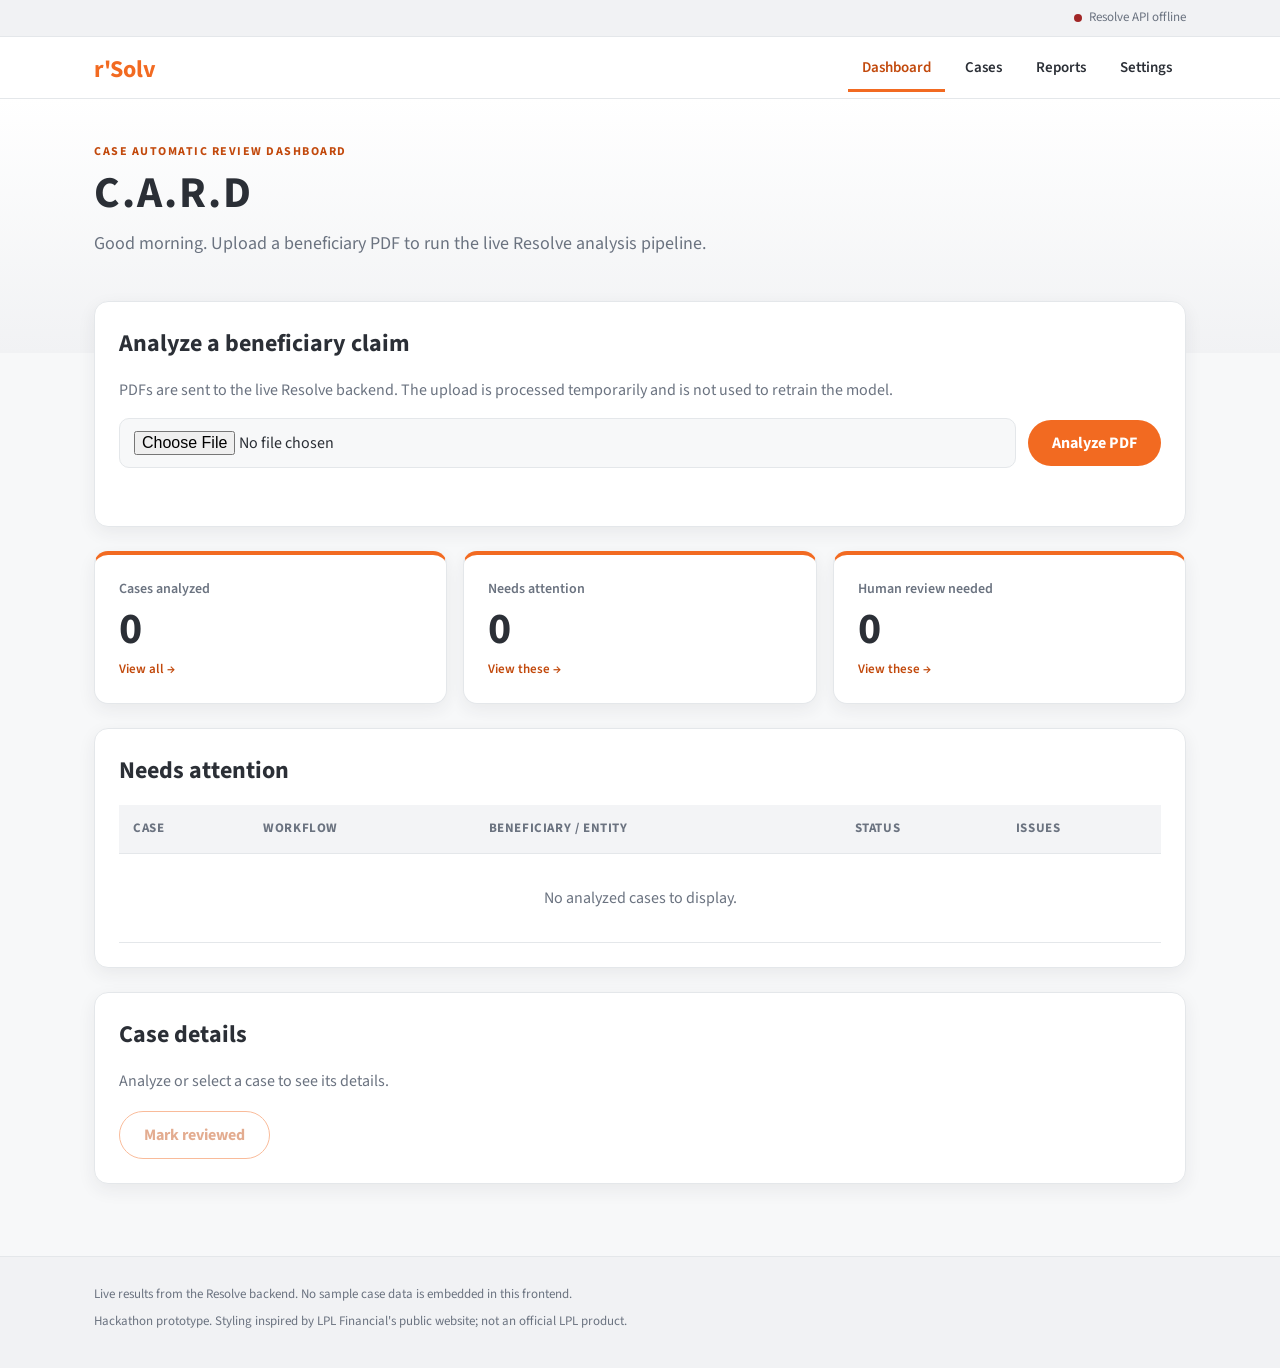
==== frontend/index.html @ 87b0424c "Initial Push" ====
<!DOCTYPE html>
<html lang="en" data-mode="light">
<head>
  <meta charset="UTF-8">
  <meta name="viewport" content="width=device-width, initial-scale=1, viewport-fit=cover">
  <title>C.A.R.D | Case Automatic Review Dashboard</title>
  <link rel="preconnect" href="https://fonts.googleapis.com">
  <link rel="preconnect" href="https://fonts.gstatic.com" crossorigin>
  <link href="https://fonts.googleapis.com/css2?family=Source+Sans+3:wght@400;600;700&display=swap" rel="stylesheet">
  <link rel="stylesheet" href="styles.css">
</head>
<body>
<header>
  <div class="util"><div><span id="connection" class="connection">Checking Resolve API…</span></div></div>
  <nav class="nav" aria-label="Primary"><div>
    <span class="brand">r'Solv</span>
    <ul>
      <li><button type="button" data-nav="dashboard">Dashboard</button></li>
      <li><button type="button" data-nav="cases">Cases</button></li>
      <li><button type="button" data-nav="reports">Reports</button></li>
      <li><button type="button" data-nav="settings">Settings</button></li>
    </ul>
  </div></nav>
  <div class="hero"><div>
    <div class="eyebrow">Case Automatic Review Dashboard</div>
    <h1>C.A.R.D</h1>
    <p class="subtitle" id="sub">Upload a beneficiary PDF to run live Claude extraction, deterministic checks, and the saved XGBoost model.</p>
  </div></div>
</header>

<main>
  <div class="view" data-view="dashboard">
    <section class="card" aria-labelledby="upload-heading">
      <h2 id="upload-heading">Analyze a beneficiary claim</h2>
      <p class="muted">PDFs are sent to the live Resolve backend. The upload is processed temporarily and is not used to retrain the model.</p>
      <form id="upload-form">
        <div class="upload-row">
          <input id="pdf-file" name="file" type="file" accept="application/pdf,.pdf" required aria-label="Choose beneficiary PDF">
          <button id="analyze-btn" class="cta" type="submit">Analyze PDF</button>
        </div>
        <p id="upload-status" class="upload-status" role="status"></p>
      </form>
    </section>

    <section class="metrics" aria-label="Review totals">
      <button type="button" class="metric" data-goto="All"><div class="metric-label">Cases analyzed</div><div class="metric-value" id="reviewed-count">0</div><small>View all →</small></button>
      <button type="button" class="metric" data-goto="Needs Attention"><div class="metric-label">Needs attention</div><div class="metric-value" id="attention-count">0</div><small>View these →</small></button>
      <button type="button" class="metric" data-goto="Human review"><div class="metric-label">Human review needed</div><div class="metric-value" id="human-count">0</div><small>View these →</small></button>
    </section>

    <section class="card" style="margin-top:24px">
      <h2>Needs attention</h2>
      <div class="table-container"><table>
        <thead><tr><th scope="col">Case</th><th scope="col">Workflow</th><th scope="col">Beneficiary / Entity</th><th scope="col">Status</th><th scope="col">Issues</th></tr></thead>
        <tbody id="dash-table"></tbody>
      </table></div>
    </section>
  </div>

  <div class="view" data-view="cases" hidden>
    <section class="card">
      <h2>Analyzed cases</h2>
      <div class="tools">
        <input type="search" id="q" placeholder="Search by case, beneficiary or workflow  ( / )" aria-label="Search cases">
        <div class="seg" id="filters" role="group" aria-label="Filter cases"></div>
      </div>
      <div class="table-container"><table>
        <thead><tr>
          <th scope="col" data-col="case_id"><button class="sort" type="button" data-sort="case_id">Case</button></th>
          <th scope="col" data-col="workflow"><button class="sort" type="button" data-sort="workflow">Workflow</button></th>
          <th scope="col" data-col="client"><button class="sort" type="button" data-sort="client">Beneficiary / Entity</button></th>
          <th scope="col" data-col="status"><button class="sort" type="button" data-sort="status">Status</button></th>
          <th scope="col" data-col="issues"><button class="sort" type="button" data-sort="issues">Issues</button></th>
        </tr></thead>
        <tbody id="case-table"></tbody>
      </table></div>
    </section>
  </div>

  <div class="view" data-view="reports" hidden>
    <div class="grid2">
      <section class="card"><h2>Cases by status</h2><div class="bars" id="by-status"></div></section>
      <section class="card"><h2>Cases by workflow</h2><div class="bars" id="by-workflow"></div></section>
    </div>
    <section class="card"><h2>Most common issues</h2><div class="bars" id="by-issue"></div></section>
  </div>

  <div class="view" data-view="settings" hidden>
    <section class="card">
      <h2>Settings</h2>
      <div class="set-row"><b>Theme</b><p class="muted">Light is the default.</p>
        <div class="seg" role="group" aria-label="Theme">
          <button type="button" data-theme-pick="light">Light</button>
          <button type="button" data-theme-pick="dark">Dark</button>
          <button type="button" data-theme-pick="system">Match device</button>
        </div></div>
      <div class="set-row"><b>Resolve API</b><p class="muted" id="api-location"></p><button type="button" class="cta ghost" id="check-api">Check connection</button></div>
      <div class="set-row"><b>Live case history</b><p class="muted">Clears only cases analyzed through the live dashboard. Training PDFs, datasets, and the trained model are untouched.</p><button type="button" class="cta ghost" id="clear-cases">Clear analyzed cases</button></div>
      <div class="set-row"><b>Keyboard shortcuts</b><p class="muted"><kbd>/</kbd> search cases &nbsp; <kbd>1</kbd>–<kbd>4</kbd> switch pages &nbsp; <kbd>Esc</kbd> leave a field</p></div>
    </section>
  </div>

  <section class="card view" data-view="dashboard cases" aria-labelledby="detail-heading" style="margin-top:24px" id="detail-card" hidden>
    <h2 id="detail-heading">Case details</h2>
    <div id="case-detail" class="muted">Analyze or select a case to see its details.</div>
    <div class="btns" style="margin-top:18px">
      <button type="button" class="cta ghost" id="mark-reviewed" disabled>Mark reviewed</button>
    </div>
  </section>
</main>

<footer><div>
  <p>Live results from the Resolve backend. No sample case data is embedded in this frontend.</p>
  <p>Hackathon prototype. Styling inspired by LPL Financial's public website; not an official LPL product.</p>
</div></footer>
<div id="toast" role="status"></div>
<script src="config.js"></script>
<script src="app.js"></script>
</body>
</html>
---- frontend/styles.css ----
:root{
  color-scheme:light; --accent:#f26a21; --accent-d:#d9560f; --acc:#c2490c; --soft:#f1f2f4;
  --bg:#f7f8f9; --card:#fff; --text:#2b2f36; --muted:#6b7380; --line:#e4e7ea; --head:#f3f4f6; --shadow:rgba(43,47,54,.07);
  --warn-bg:#fff1e0; --warn:#9a4a00; --bad-bg:#fde8e8; --bad:#a12626; --ok-bg:#e6f4e4; --ok:#276a1f;
}
:root[data-mode="dark"]{
  color-scheme:dark; --acc:#ff8a4c; --soft:#101317; --bg:#14171c; --card:#1c2026; --text:#f1f3f5; --muted:#a3abb5; --line:#2c323a; --head:#252a31; --shadow:rgba(0,0,0,.3);
  --warn-bg:#3a2a14; --warn:#ffb36b; --bad-bg:#3c1d1f; --bad:#f19a9a; --ok-bg:#183321; --ok:#8fd68a;
}
*{box-sizing:border-box}
[hidden]{display:none!important}
body{margin:0;background:var(--bg);color:var(--text);font-family:"Source Sans 3","Segoe UI",Arial,sans-serif;line-height:1.5;transition:background .3s,color .3s}
.util div,.nav>div,.hero>div,main,footer div{max-width:1140px;margin:auto;padding-left:24px;padding-right:24px}
.util{background:var(--soft);color:var(--muted);font-size:13px;border-bottom:1px solid var(--line)}
.util div{display:flex;justify-content:flex-end;gap:20px;padding-top:8px;padding-bottom:8px}
.connection{display:inline-flex;align-items:center;gap:7px}.connection::before{content:"";width:8px;height:8px;border-radius:999px;background:var(--warn)}
.connection.ok::before{background:var(--ok)}.connection.bad::before{background:var(--bad)}
.nav{background:var(--card);border-bottom:1px solid var(--line);position:sticky;top:0;z-index:5}
.nav>div{display:flex;align-items:center;justify-content:space-between;gap:16px;flex-wrap:wrap;padding-top:12px;padding-bottom:6px}
.brand{font-weight:700;font-size:24px;color:var(--accent);letter-spacing:-.3px}
.nav ul{list-style:none;display:flex;gap:6px;margin:0;padding:0}
.nav button{all:unset;cursor:pointer;font-weight:600;font-size:15px;color:var(--text);padding:8px 14px 10px;border-bottom:3px solid transparent;border-radius:6px 6px 0 0;transition:color .2s,border-color .25s,background .2s}
.nav button:hover{color:var(--acc);background:var(--head)}
.nav button[aria-current="page"]{border-color:var(--accent);color:var(--acc)}
:is(.nav button,.chip,.seg button,.rowbtn,.sort,.metric):focus-visible{outline:3px solid var(--accent);outline-offset:2px}
.hero{background:linear-gradient(180deg,var(--card) 0%,var(--soft) 100%)}
.hero>div{padding-top:44px;padding-bottom:96px}
.eyebrow{text-transform:uppercase;letter-spacing:1.5px;font-size:12px;font-weight:700;color:var(--acc)}
h1{font-size:clamp(30px,4.5vw,44px);line-height:1.15;margin:8px 0 10px;font-weight:700;letter-spacing:2px}
.subtitle{color:var(--muted);font-size:18px;max-width:760px;margin:0}
main{position:relative;top:-52px;margin-bottom:-4px}
.view.in{animation:rise .5s ease both}
@keyframes rise{from{opacity:0;transform:translateY(14px)}to{opacity:1;transform:none}}
@keyframes fade{from{opacity:0;transform:translateX(-8px)}to{opacity:1;transform:none}}
.metrics{display:grid;grid-template-columns:repeat(3,1fr);gap:16px}
.card{background:var(--card);border:1px solid var(--line);border-radius:14px;padding:24px;box-shadow:0 6px 18px var(--shadow);margin-bottom:24px;transition:transform .25s,box-shadow .25s,background .3s}
.metric{all:unset;display:block;cursor:pointer;background:var(--card);border:1px solid var(--line);border-top:4px solid var(--accent);border-radius:14px;padding:24px;box-shadow:0 6px 18px var(--shadow);transition:transform .25s,box-shadow .25s}
.metric:hover{transform:translateY(-4px);box-shadow:0 12px 26px var(--shadow)}
.metric small{display:block;margin-top:6px;color:var(--acc);font-weight:600;font-size:13px}
.metric-label{color:var(--muted);font-weight:600;font-size:14px}.metric-value{font-size:44px;font-weight:700;line-height:1.1;margin-top:6px}
h2{margin:0 0 16px;font-size:24px}h3{font-size:18px;margin:24px 0 6px}h4{font-size:15px;margin:14px 0 4px}
.table-container{overflow-x:auto}table{width:100%;border-collapse:collapse;min-width:620px}th,td{padding:14px;text-align:left;border-bottom:1px solid var(--line)}
th{background:var(--head);color:var(--muted);font-size:13px;text-transform:uppercase;letter-spacing:.6px}.sort{all:unset;cursor:pointer;text-transform:uppercase;letter-spacing:.6px}.sort:hover{color:var(--acc)}
th[aria-sort=ascending] .sort::after{content:" ▲";color:var(--acc)}th[aria-sort=descending] .sort::after{content:" ▼";color:var(--acc)}
tbody tr{animation:fade .4s ease both;transition:background .2s,box-shadow .2s}tbody tr:hover{background:var(--head)}tr.sel{background:var(--head);box-shadow:inset 4px 0 0 var(--accent)}
.rowbtn{all:unset;cursor:pointer;color:var(--acc);font-weight:700;text-decoration:underline}.badge{display:inline-block;padding:3px 12px;border-radius:999px;font-size:13px;font-weight:600}
.b-ok{background:var(--ok-bg);color:var(--ok)}.b-warn{background:var(--warn-bg);color:var(--warn)}.b-bad{background:var(--bad-bg);color:var(--bad)}
.empty{text-align:center;padding:32px;color:var(--muted)}.muted{color:var(--muted)}
.kv{display:grid;grid-template-columns:repeat(auto-fit,minmax(150px,1fr));gap:16px;margin:8px 0}.kv b{display:block;font-size:12px;text-transform:uppercase;letter-spacing:.6px;color:var(--muted)}
.pop{animation:rise .35s ease both}.tools{display:flex;gap:12px;flex-wrap:wrap;align-items:center;margin-bottom:16px}
input[type=search],input[type=file]{padding:12px 14px;border:1px solid var(--line);border-radius:10px;font:inherit;background:var(--bg);color:var(--text)}
input[type=search]{min-width:240px;flex:1}input:focus{outline:none;border-color:var(--accent);box-shadow:0 0 0 3px rgba(242,106,33,.25)}
.chip,.seg button{all:unset;cursor:pointer;padding:7px 16px;border-radius:999px;border:1px solid var(--line);font-size:14px;font-weight:600;transition:all .2s}.chip:hover,.seg button:hover{border-color:var(--accent);color:var(--acc)}
.chip[aria-pressed="true"],.seg button[aria-pressed="true"]{background:var(--accent);border-color:var(--accent);color:#fff}.seg{display:flex;gap:8px;flex-wrap:wrap}
.btns{display:flex;gap:10px;flex-wrap:wrap;align-items:center}button.cta{background:var(--accent);color:#fff;border:0;border-radius:999px;padding:11px 24px;font:inherit;font-weight:700;cursor:pointer;transition:background .2s,transform .15s,box-shadow .2s}
button.cta:hover:not(:disabled){background:var(--accent-d);box-shadow:0 6px 14px rgba(242,106,33,.35);transform:translateY(-1px)}button.cta:active:not(:disabled){transform:scale(.97)}button.cta:disabled{opacity:.45;cursor:not-allowed}
button.cta.ghost{background:transparent;color:var(--acc);border:1px solid var(--accent)}button.cta.ghost:hover:not(:disabled){background:var(--head);box-shadow:none}button.cta:focus-visible{outline:3px solid var(--accent);outline-offset:3px}
.upload-row{display:grid;grid-template-columns:minmax(0,1fr) auto;gap:12px;align-items:center}.upload-status{margin:10px 0 0;color:var(--muted);min-height:24px}.upload-status.error{color:var(--bad)}.upload-status.success{color:var(--ok)}
.bars{display:grid;gap:14px}.bar-row{display:grid;grid-template-columns:170px 1fr 32px;gap:12px;align-items:center;font-size:15px}.bar{height:12px;background:var(--head);border-radius:999px;overflow:hidden}.bar i{display:block;height:100%;width:0;background:var(--accent);border-radius:999px;transition:width .9s cubic-bezier(.2,.8,.2,1)}
.grid2{display:grid;grid-template-columns:1fr 1fr;gap:24px;margin-bottom:24px}.grid2 .card{margin-bottom:0}.set-row{padding:18px 0;border-bottom:1px solid var(--line)}.set-row:last-child{border:0}.set-row p{margin:2px 0 10px}
.finding{padding:14px 16px;border:1px solid var(--line);border-left:4px solid var(--accent);border-radius:10px;margin:10px 0;background:var(--bg)}.finding p{margin:4px 0}.facts{display:grid;grid-template-columns:repeat(auto-fit,minmax(200px,1fr));gap:10px;margin-top:12px}.fact{padding:12px;background:var(--head);border-radius:9px}.fact b{display:block;font-size:11px;text-transform:uppercase;letter-spacing:.5px;color:var(--muted);margin-bottom:3px}
details{margin-top:16px;border-top:1px solid var(--line);padding-top:14px}summary{cursor:pointer;font-weight:700;color:var(--acc)}pre{white-space:pre-wrap;word-break:break-word;background:var(--head);padding:14px;border-radius:9px;max-height:320px;overflow:auto}
#toast{position:fixed;left:50%;bottom:28px;transform:translate(-50%,20px);background:var(--text);color:var(--card);padding:10px 20px;border-radius:999px;font-weight:600;opacity:0;pointer-events:none;transition:all .3s;z-index:60}#toast.on{opacity:1;transform:translate(-50%,0)}
kbd{background:var(--head);border:1px solid var(--line);border-radius:5px;padding:0 6px;font-size:12px}footer{background:var(--soft);color:var(--muted);font-size:13px;border-top:1px solid var(--line)}footer div{padding-top:28px;padding-bottom:28px}footer p{margin:0 0 8px}
@media (max-width:700px){.util div,.nav>div,.hero>div,main,footer div{padding-left:16px;padding-right:16px}.metrics,.grid2{grid-template-columns:1fr}.nav ul{gap:0;flex-wrap:wrap}.nav button{padding:8px 10px;font-size:14px}.bar-row{grid-template-columns:110px 1fr 28px}.upload-row{grid-template-columns:1fr}}
@media (prefers-reduced-motion:reduce){*,*::before,*::after{animation:none!important;transition:none!important}}
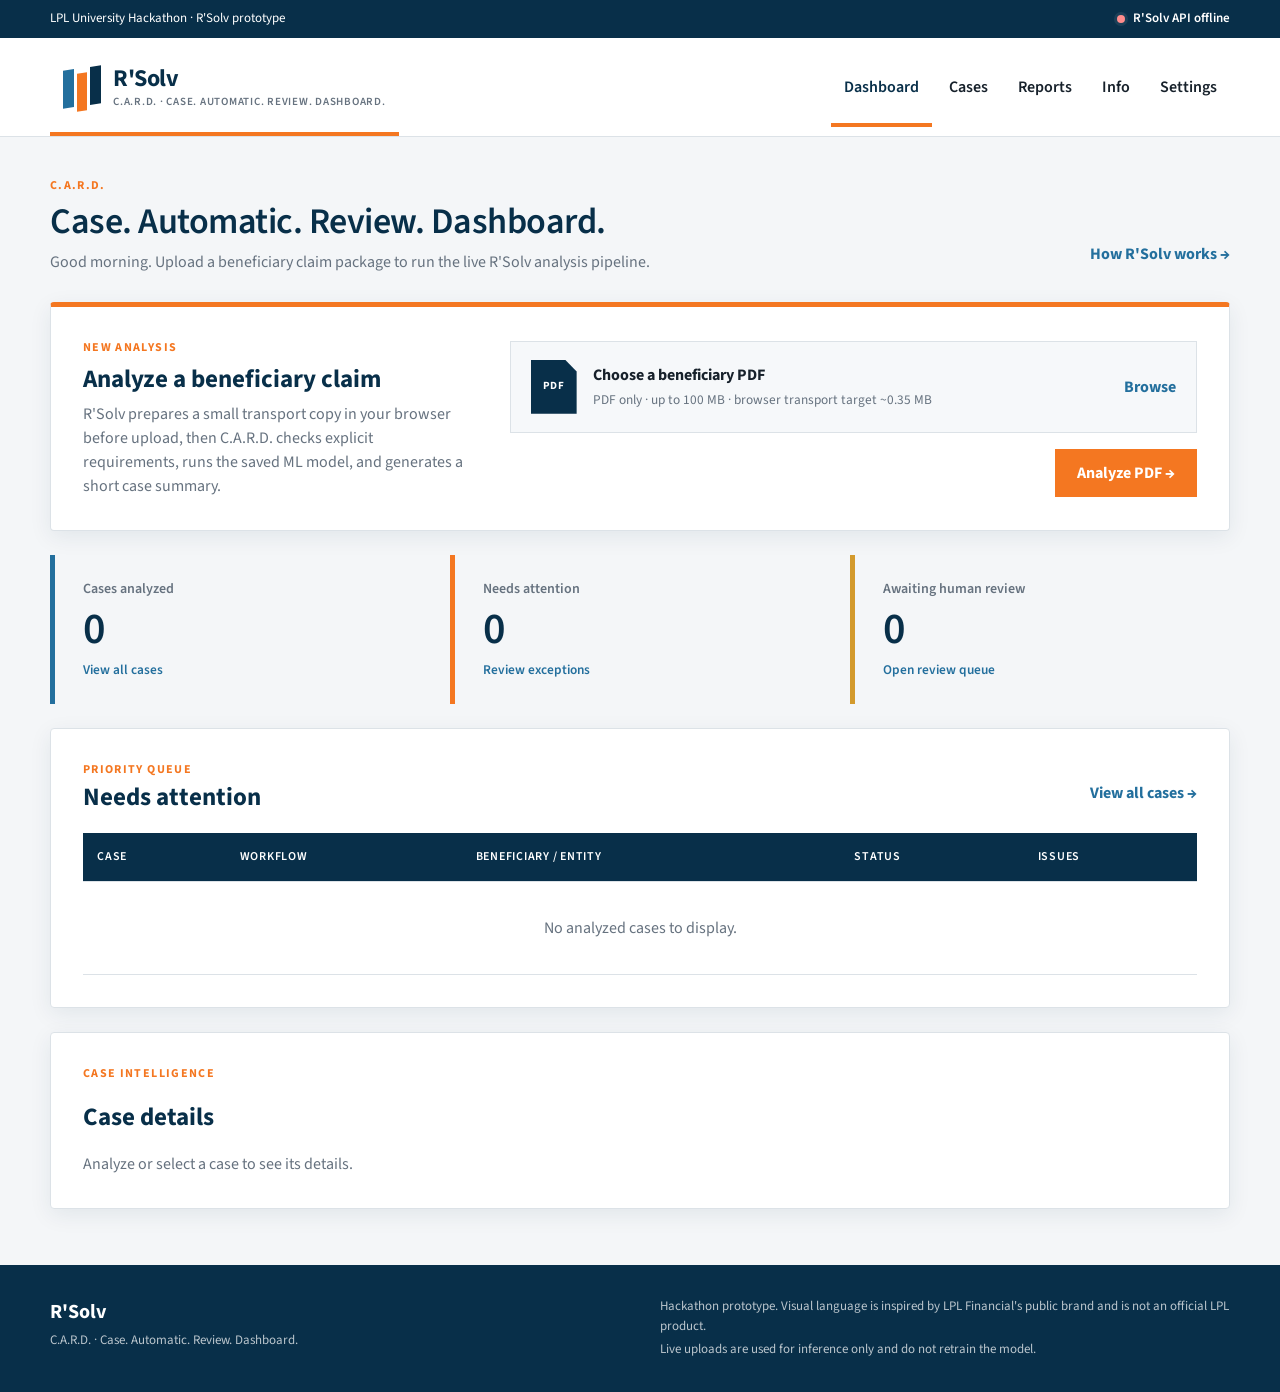
==== commit 3086547b: "Submission" ====
--- a/frontend/index.html
+++ b/frontend/index.html
@@ -3,53 +3,125 @@
 <head>
   <meta charset="UTF-8">
   <meta name="viewport" content="width=device-width, initial-scale=1, viewport-fit=cover">
-  <title>C.A.R.D | Case Automatic Review Dashboard</title>
+  <meta http-equiv="Cache-Control" content="no-cache, no-store, must-revalidate">
+  <meta http-equiv="Pragma" content="no-cache">
+  <meta http-equiv="Expires" content="0">
+  <meta http-equiv="Cache-Control" content="no-cache, no-store, must-revalidate">
+  <meta http-equiv="Pragma" content="no-cache">
+  <meta http-equiv="Expires" content="0">
+  <title>R'Solv | C.A.R.D.</title>
   <link rel="preconnect" href="https://fonts.googleapis.com">
   <link rel="preconnect" href="https://fonts.gstatic.com" crossorigin>
-  <link href="https://fonts.googleapis.com/css2?family=Source+Sans+3:wght@400;600;700&display=swap" rel="stylesheet">
-  <link rel="stylesheet" href="styles.css">
+  <link href="https://fonts.googleapis.com/css2?family=Source+Sans+3:wght@400;500;600;700&display=swap" rel="stylesheet">
+  <link rel="stylesheet" href="styles.css?v=5">
 </head>
 <body>
 <header>
-  <div class="util"><div><span id="connection" class="connection">Checking Resolve API…</span></div></div>
-  <nav class="nav" aria-label="Primary"><div>
-    <span class="brand">r'Solv</span>
-    <ul>
-      <li><button type="button" data-nav="dashboard">Dashboard</button></li>
-      <li><button type="button" data-nav="cases">Cases</button></li>
-      <li><button type="button" data-nav="reports">Reports</button></li>
-      <li><button type="button" data-nav="settings">Settings</button></li>
-    </ul>
-  </div></nav>
-  <div class="hero"><div>
-    <div class="eyebrow">Case Automatic Review Dashboard</div>
-    <h1>C.A.R.D</h1>
-    <p class="subtitle" id="sub">Upload a beneficiary PDF to run live Claude extraction, deterministic checks, and the saved XGBoost model.</p>
-  </div></div>
+  <div class="utility-bar">
+    <div class="shell utility-inner">
+      <span>LPL University Hackathon · R'Solv prototype</span>
+      <span id="connection" class="connection">Checking R'Solv API…</span>
+    </div>
+  </div>
+
+  <nav class="nav" aria-label="Primary">
+    <div class="shell nav-inner">
+      <button class="brand-button" type="button" data-nav="dashboard" aria-label="R'Solv dashboard">
+        <span class="brand-mark" aria-hidden="true"><i></i><i></i><i></i></span>
+        <span class="brand-copy">
+          <strong>R'Solv</strong>
+          <small>C.A.R.D. · Case. Automatic. Review. Dashboard.</small>
+        </span>
+      </button>
+
+      <ul>
+        <li><button type="button" data-nav="dashboard">Dashboard</button></li>
+        <li><button type="button" data-nav="cases">Cases</button></li>
+        <li><button type="button" data-nav="reports">Reports</button></li>
+        <li><button type="button" data-nav="info">Info</button></li>
+        <li><button type="button" data-nav="settings">Settings</button></li>
+      </ul>
+    </div>
+  </nav>
 </header>
 
-<main>
-  <div class="view" data-view="dashboard">
-    <section class="card" aria-labelledby="upload-heading">
-      <h2 id="upload-heading">Analyze a beneficiary claim</h2>
-      <p class="muted">PDFs are sent to the live Resolve backend. The upload is processed temporarily and is not used to retrain the model.</p>
-      <form id="upload-form">
-        <div class="upload-row">
-          <input id="pdf-file" name="file" type="file" accept="application/pdf,.pdf" required aria-label="Choose beneficiary PDF">
-          <button id="analyze-btn" class="cta" type="submit">Analyze PDF</button>
-        </div>
-        <p id="upload-status" class="upload-status" role="status"></p>
+<main class="shell main-stack">
+  <div class="view page-stack" data-view="dashboard">
+    <section class="page-intro">
+      <div class="intro-copy">
+        <div class="section-kicker">C.A.R.D.</div>
+        <h1>Case. Automatic. Review. Dashboard.</h1>
+        <p class="muted" id="sub">Upload a beneficiary claim package to run the live R'Solv analysis pipeline.</p>
+      </div>
+      <button class="text-link" type="button" data-nav="info">How R'Solv works →</button>
+    </section>
+
+    <section class="upload-card" aria-labelledby="upload-heading">
+      <div class="upload-copy">
+        <div class="section-kicker">New analysis</div>
+        <h2 id="upload-heading">Analyze a beneficiary claim</h2>
+        <p class="muted">R'Solv prepares a small transport copy in your browser before upload, then C.A.R.D. checks explicit requirements, runs the saved ML model, and generates a short case summary.</p>
+      </div>
+
+      <form id="upload-form" class="upload-form">
+        <label class="file-picker" for="pdf-file">
+          <span class="file-icon" aria-hidden="true">PDF</span>
+          <span class="file-copy">
+            <b id="file-label">Choose a beneficiary PDF</b>
+            <small id="file-help">PDF only · checking live upload policy…</small>
+          </span>
+          <span class="choose-label">Browse</span>
+        </label>
+        <input id="pdf-file" name="file" type="file" accept="application/pdf,.pdf" required aria-label="Choose beneficiary PDF">
+        <div class="upload-actions">
+          <p id="upload-status" class="upload-status" role="status"></p>
+          <button id="analyze-btn" class="cta" type="submit">Analyze PDF <span aria-hidden="true">→</span></button>
+        </div>
       </form>
     </section>
 
+    <section id="processing-panel" class="processing-panel" hidden aria-live="polite">
+      <div class="spinner" aria-hidden="true"></div>
+      <div class="processing-copy">
+        <div class="processing-topline">
+          <strong id="processing-stage">Preparing PDF</strong>
+          <span id="processing-elapsed">0s</span>
+        </div>
+        <p id="processing-file" class="muted">Preparing document…</p>
+        <div class="progress-track" aria-hidden="true"><i id="processing-progress"></i></div>
+        <div class="processing-flow" aria-label="Analysis pipeline">
+          <span>Prepare</span><i>→</i><span>Upload</span><i>→</i><span>Read</span><i>→</i><span>Check</span><i>→</i><span>Predict</span><i>→</i><span>Summarize</span>
+        </div>
+        <small class="muted">Compression and upload progress are real. Once upload completes, the backend terminal logs the exact C.A.R.D. analysis stage.</small>
+      </div>
+    </section>
+
     <section class="metrics" aria-label="Review totals">
-      <button type="button" class="metric" data-goto="All"><div class="metric-label">Cases analyzed</div><div class="metric-value" id="reviewed-count">0</div><small>View all →</small></button>
-      <button type="button" class="metric" data-goto="Needs Attention"><div class="metric-label">Needs attention</div><div class="metric-value" id="attention-count">0</div><small>View these →</small></button>
-      <button type="button" class="metric" data-goto="Human review"><div class="metric-label">Human review needed</div><div class="metric-value" id="human-count">0</div><small>View these →</small></button>
-    </section>
-
-    <section class="card" style="margin-top:24px">
-      <h2>Needs attention</h2>
+      <button type="button" class="metric" data-goto="All">
+        <div class="metric-label">Cases analyzed</div>
+        <div class="metric-value" id="reviewed-count">0</div>
+        <small>View all cases</small>
+      </button>
+      <button type="button" class="metric" data-goto="Needs Attention">
+        <div class="metric-label">Needs attention</div>
+        <div class="metric-value" id="attention-count">0</div>
+        <small>Review exceptions</small>
+      </button>
+      <button type="button" class="metric" data-goto="Awaiting Human Review">
+        <div class="metric-label">Awaiting human review</div>
+        <div class="metric-value" id="human-count">0</div>
+        <small>Open review queue</small>
+      </button>
+    </section>
+
+    <section class="card card-stack">
+      <div class="section-heading">
+        <div class="heading-copy">
+          <div class="section-kicker">Priority queue</div>
+          <h2>Needs attention</h2>
+        </div>
+        <button class="text-link" type="button" data-nav="cases">View all cases →</button>
+      </div>
       <div class="table-container"><table>
         <thead><tr><th scope="col">Case</th><th scope="col">Workflow</th><th scope="col">Beneficiary / Entity</th><th scope="col">Status</th><th scope="col">Issues</th></tr></thead>
         <tbody id="dash-table"></tbody>
@@ -57,11 +129,13 @@
     </section>
   </div>
 
-  <div class="view" data-view="cases" hidden>
-    <section class="card">
-      <h2>Analyzed cases</h2>
+  <div class="view page-stack" data-view="cases" hidden>
+    <section class="page-intro">
+      <div class="intro-copy"><div class="section-kicker">Case history</div><h1>Cases</h1><p class="muted">Review cases analyzed through C.A.R.D.</p></div>
+    </section>
+    <section class="card card-stack">
       <div class="tools">
-        <input type="search" id="q" placeholder="Search by case, beneficiary or workflow  ( / )" aria-label="Search cases">
+        <input type="search" id="q" placeholder="Search case, beneficiary, workflow or account" aria-label="Search cases">
         <div class="seg" id="filters" role="group" aria-label="Filter cases"></div>
       </div>
       <div class="table-container"><table>
@@ -77,44 +151,137 @@
     </section>
   </div>
 
-  <div class="view" data-view="reports" hidden>
-    <div class="grid2">
-      <section class="card"><h2>Cases by status</h2><div class="bars" id="by-status"></div></section>
-      <section class="card"><h2>Cases by workflow</h2><div class="bars" id="by-workflow"></div></section>
-    </div>
-    <section class="card"><h2>Most common issues</h2><div class="bars" id="by-issue"></div></section>
-  </div>
-
-  <div class="view" data-view="settings" hidden>
-    <section class="card">
-      <h2>Settings</h2>
-      <div class="set-row"><b>Theme</b><p class="muted">Light is the default.</p>
+  <div class="view page-stack" data-view="reports" hidden>
+    <section class="page-intro">
+      <div class="intro-copy"><div class="section-kicker">Operational view</div><h1>Reports</h1><p class="muted">A lightweight summary of live cases processed through C.A.R.D.</p></div>
+    </section>
+    <div class="report-row">
+      <section class="card card-stack report-card"><div class="section-kicker">Operations</div><h2>Cases by status</h2><div class="bars" id="by-status"></div></section>
+      <section class="card card-stack report-card"><div class="section-kicker">Operations</div><h2>Cases by workflow</h2><div class="bars" id="by-workflow"></div></section>
+    </div>
+    <section class="card card-stack"><div class="section-kicker">Exceptions</div><h2>Most common issues</h2><div class="bars" id="by-issue"></div></section>
+  </div>
+
+  <div class="view page-stack" data-view="info" hidden>
+    <section class="page-intro">
+      <div class="intro-copy">
+        <div class="section-kicker">About R'Solv</div>
+        <h1>How C.A.R.D. works</h1>
+        <p class="muted">R'Solv is the startup. C.A.R.D. is its Case. Automatic. Review. Dashboard. technology for surfacing beneficiary-case blockers before they stall a workflow.</p>
+      </div>
+    </section>
+
+    <section class="pipeline" aria-label="C.A.R.D. pipeline">
+      <div class="pipeline-step">
+        <div class="pipeline-rail"><span>01</span><i></i></div>
+        <div class="pipeline-content">
+          <div class="section-kicker">Read</div>
+          <h2>Understand the document package</h2>
+          <p>Claude through Amazon Bedrock reads the beneficiary PDF and extracts the structured facts C.A.R.D. needs. The model is instructed to extract evidence, not decide whether a case is approved.</p>
+        </div>
+      </div>
+      <div class="pipeline-step">
+        <div class="pipeline-rail"><span>02</span><i></i></div>
+        <div class="pipeline-content">
+          <div class="section-kicker">Check</div>
+          <h2>Apply explicit requirements</h2>
+          <p>Deterministic Python rules check known requirements such as death certificates, estate EINs, signatures, and Letters of Testamentary. These rules remain authoritative for explicit requirements.</p>
+        </div>
+      </div>
+      <div class="pipeline-step">
+        <div class="pipeline-rail"><span>03</span><i></i></div>
+        <div class="pipeline-content">
+          <div class="section-kicker">Predict</div>
+          <h2>Add an ML signal</h2>
+          <p>The saved XGBoost model provides a secondary exception signal learned from the controlled synthetic beneficiary dataset. It never overrides an explicit deterministic requirement.</p>
+        </div>
+      </div>
+      <div class="pipeline-step">
+        <div class="pipeline-rail"><span>04</span><i></i></div>
+        <div class="pipeline-content">
+          <div class="section-kicker">Explain</div>
+          <h2>Turn the result into an operational next step</h2>
+          <p>Claude receives only the already-structured facts and rule findings, then produces a short human-readable summary. It cannot change the rule result or invent missing evidence.</p>
+        </div>
+      </div>
+      <div class="pipeline-step">
+        <div class="pipeline-rail"><span>05</span></div>
+        <div class="pipeline-content">
+          <div class="section-kicker">Review</div>
+          <h2>Keep the human in control</h2>
+          <p>C.A.R.D. surfaces Needs Attention, No Detected Exception, or Unable to Determine. It does not declare a claim legally approved or compliant, and uncertain or conflicting signals stay visible for human review.</p>
+        </div>
+      </div>
+    </section>
+
+    <section class="info-note">
+      <strong>Prototype boundary</strong>
+      <p>The current XGBoost evaluation uses controlled synthetic beneficiary cases. Live uploads are inference-only and do not retrain the model. In production, the same architecture could use historical operational outcomes as the ML target.</p>
+    </section>
+  </div>
+
+  <div class="view page-stack" data-view="settings" hidden>
+    <section class="page-intro">
+      <div class="intro-copy"><div class="section-kicker">Configuration</div><h1>Settings</h1><p class="muted">Connection, theme, upload behavior, and live case history.</p></div>
+    </section>
+    <section class="card settings-stack">
+      <div class="set-row"><div class="setting-copy"><b>Theme</b><p class="muted">Light is the default.</p></div>
         <div class="seg" role="group" aria-label="Theme">
           <button type="button" data-theme-pick="light">Light</button>
           <button type="button" data-theme-pick="dark">Dark</button>
           <button type="button" data-theme-pick="system">Match device</button>
-        </div></div>
-      <div class="set-row"><b>Resolve API</b><p class="muted" id="api-location"></p><button type="button" class="cta ghost" id="check-api">Check connection</button></div>
-      <div class="set-row"><b>Live case history</b><p class="muted">Clears only cases analyzed through the live dashboard. Training PDFs, datasets, and the trained model are untouched.</p><button type="button" class="cta ghost" id="clear-cases">Clear analyzed cases</button></div>
-      <div class="set-row"><b>Keyboard shortcuts</b><p class="muted"><kbd>/</kbd> search cases &nbsp; <kbd>1</kbd>–<kbd>4</kbd> switch pages &nbsp; <kbd>Esc</kbd> leave a field</p></div>
-    </section>
-  </div>
-
-  <section class="card view" data-view="dashboard cases" aria-labelledby="detail-heading" style="margin-top:24px" id="detail-card" hidden>
-    <h2 id="detail-heading">Case details</h2>
+        </div>
+      </div>
+      <div class="set-row"><div class="setting-copy"><b>R'Solv API</b><p class="muted" id="api-location"></p></div><button type="button" class="cta secondary" id="check-api">Check connection</button></div>
+      <div class="set-row"><div class="setting-copy"><b>Upload handling</b><p class="muted" id="upload-policy">Checking live API upload policy…</p></div></div>
+      <div class="set-row"><div class="setting-copy"><b>Live case history</b><p class="muted">Clears only cases analyzed through the live dashboard. Training PDFs, datasets, and the trained model are untouched.</p></div><button type="button" class="cta secondary danger-outline" id="clear-cases">Clear analyzed cases</button></div>
+      <div class="set-row"><div class="setting-copy"><b>Keyboard shortcuts</b><p class="muted"><kbd>/</kbd> search cases &nbsp; <kbd>1</kbd>–<kbd>5</kbd> switch pages &nbsp; <kbd>Esc</kbd> leave a field</p></div></div>
+    </section>
+  </div>
+
+  <section class="card card-stack view detail-card" data-view="dashboard cases" aria-labelledby="detail-heading" id="detail-card" hidden>
+    <div class="section-kicker">Case intelligence</div>
+    <div class="detail-title-row">
+      <h2 id="detail-heading">Case details</h2>
+      <span id="detail-review-badge"></span>
+    </div>
+
     <div id="case-detail" class="muted">Analyze or select a case to see its details.</div>
-    <div class="btns" style="margin-top:18px">
-      <button type="button" class="cta ghost" id="mark-reviewed" disabled>Mark reviewed</button>
-    </div>
+
+    <section id="human-review-panel" class="human-review-panel" hidden>
+      <div class="review-panel-copy">
+        <div class="section-kicker">Human review</div>
+        <h3>Record the operational outcome</h3>
+        <p class="muted" id="review-help">Choose how the reviewer wants this case to proceed.</p>
+      </div>
+
+      <label class="review-note-label" for="review-note">
+        Reviewer note
+        <textarea id="review-note" rows="3" maxlength="600" placeholder="Optional note about what was verified or what follow-up is needed."></textarea>
+      </label>
+
+      <div class="btns" id="review-actions">
+        <button type="button" class="cta review-followup" data-review-action="follow_up_required">Follow-up Required</button>
+        <button type="button" class="cta review-ready" data-review-action="ready_to_continue">Ready to Continue</button>
+        <button type="button" class="cta secondary" data-review-action="awaiting_review">Return to Review Queue</button>
+      </div>
+
+      <div id="review-history" class="review-history"></div>
+    </section>
   </section>
 </main>
 
-<footer><div>
-  <p>Live results from the Resolve backend. No sample case data is embedded in this frontend.</p>
-  <p>Hackathon prototype. Styling inspired by LPL Financial's public website; not an official LPL product.</p>
-</div></footer>
+<footer>
+  <div class="shell footer-row">
+    <div class="footer-copy"><strong>R'Solv</strong><p>C.A.R.D. · Case. Automatic. Review. Dashboard.</p></div>
+    <div class="footer-copy"><p>Hackathon prototype. Visual language is inspired by LPL Financial's public brand and is not an official LPL product.</p><p>Live uploads are used for inference only and do not retrain the model.</p></div>
+  </div>
+</footer>
+
 <div id="toast" role="status"></div>
+<script src="vendor/pdf.min.js?v=1"></script>
+<script src="vendor/jspdf.umd.min.js?v=1"></script>
 <script src="config.js"></script>
-<script src="app.js"></script>
+<script src="app.js?v=8"></script>
 </body>
 </html>
--- a/frontend/styles.css
+++ b/frontend/styles.css
@@ -1,66 +1,219 @@
 :root{
-  color-scheme:light; --accent:#f26a21; --accent-d:#d9560f; --acc:#c2490c; --soft:#f1f2f4;
-  --bg:#f7f8f9; --card:#fff; --text:#2b2f36; --muted:#6b7380; --line:#e4e7ea; --head:#f3f4f6; --shadow:rgba(43,47,54,.07);
-  --warn-bg:#fff1e0; --warn:#9a4a00; --bad-bg:#fde8e8; --bad:#a12626; --ok-bg:#e6f4e4; --ok:#276a1f;
+  color-scheme:light;
+  --navy:#082f49;--navy-2:#0b3c5d;--blue:#236f9d;--orange:#f47721;--orange-dark:#d85d0d;
+  --ink:#17212b;--muted:#66727f;--bg:#f4f6f8;--card:#fff;--soft-blue:#eaf2f7;--soft-orange:#fff3e8;
+  --line:#dce2e7;--head:#f6f8fa;--shadow:rgba(8,47,73,.08);--ok:#2f6f4e;--ok-bg:#e9f4ed;
+  --warn:#91530b;--warn-bg:#fff3df;--bad:#9e2d2d;--bad-bg:#fceaea;
+  --s1:4px;--s2:8px;--s3:12px;--s4:16px;--s5:20px;--s6:24px;--s7:32px;--s8:40px;
 }
 :root[data-mode="dark"]{
-  color-scheme:dark; --acc:#ff8a4c; --soft:#101317; --bg:#14171c; --card:#1c2026; --text:#f1f3f5; --muted:#a3abb5; --line:#2c323a; --head:#252a31; --shadow:rgba(0,0,0,.3);
-  --warn-bg:#3a2a14; --warn:#ffb36b; --bad-bg:#3c1d1f; --bad:#f19a9a; --ok-bg:#183321; --ok:#8fd68a;
+  color-scheme:dark;
+  --navy:#9dc8e2;--navy-2:#79b6d9;--blue:#7bb9dc;--orange:#ff9858;--orange-dark:#ffae7b;
+  --ink:#edf3f7;--muted:#aebbc5;--bg:#111820;--card:#18222c;--soft-blue:#152b39;--soft-orange:#35261d;
+  --line:#2e3c48;--head:#202d38;--shadow:rgba(0,0,0,.28);--ok:#95d0aa;--ok-bg:#183429;
+  --warn:#ffc178;--warn-bg:#3a2c19;--bad:#f2a0a0;--bad-bg:#3c2022;
 }
 *{box-sizing:border-box}
 [hidden]{display:none!important}
-body{margin:0;background:var(--bg);color:var(--text);font-family:"Source Sans 3","Segoe UI",Arial,sans-serif;line-height:1.5;transition:background .3s,color .3s}
-.util div,.nav>div,.hero>div,main,footer div{max-width:1140px;margin:auto;padding-left:24px;padding-right:24px}
-.util{background:var(--soft);color:var(--muted);font-size:13px;border-bottom:1px solid var(--line)}
-.util div{display:flex;justify-content:flex-end;gap:20px;padding-top:8px;padding-bottom:8px}
-.connection{display:inline-flex;align-items:center;gap:7px}.connection::before{content:"";width:8px;height:8px;border-radius:999px;background:var(--warn)}
-.connection.ok::before{background:var(--ok)}.connection.bad::before{background:var(--bad)}
-.nav{background:var(--card);border-bottom:1px solid var(--line);position:sticky;top:0;z-index:5}
-.nav>div{display:flex;align-items:center;justify-content:space-between;gap:16px;flex-wrap:wrap;padding-top:12px;padding-bottom:6px}
-.brand{font-weight:700;font-size:24px;color:var(--accent);letter-spacing:-.3px}
-.nav ul{list-style:none;display:flex;gap:6px;margin:0;padding:0}
-.nav button{all:unset;cursor:pointer;font-weight:600;font-size:15px;color:var(--text);padding:8px 14px 10px;border-bottom:3px solid transparent;border-radius:6px 6px 0 0;transition:color .2s,border-color .25s,background .2s}
-.nav button:hover{color:var(--acc);background:var(--head)}
-.nav button[aria-current="page"]{border-color:var(--accent);color:var(--acc)}
-:is(.nav button,.chip,.seg button,.rowbtn,.sort,.metric):focus-visible{outline:3px solid var(--accent);outline-offset:2px}
-.hero{background:linear-gradient(180deg,var(--card) 0%,var(--soft) 100%)}
-.hero>div{padding-top:44px;padding-bottom:96px}
-.eyebrow{text-transform:uppercase;letter-spacing:1.5px;font-size:12px;font-weight:700;color:var(--acc)}
-h1{font-size:clamp(30px,4.5vw,44px);line-height:1.15;margin:8px 0 10px;font-weight:700;letter-spacing:2px}
-.subtitle{color:var(--muted);font-size:18px;max-width:760px;margin:0}
-main{position:relative;top:-52px;margin-bottom:-4px}
-.view.in{animation:rise .5s ease both}
-@keyframes rise{from{opacity:0;transform:translateY(14px)}to{opacity:1;transform:none}}
-@keyframes fade{from{opacity:0;transform:translateX(-8px)}to{opacity:1;transform:none}}
-.metrics{display:grid;grid-template-columns:repeat(3,1fr);gap:16px}
-.card{background:var(--card);border:1px solid var(--line);border-radius:14px;padding:24px;box-shadow:0 6px 18px var(--shadow);margin-bottom:24px;transition:transform .25s,box-shadow .25s,background .3s}
-.metric{all:unset;display:block;cursor:pointer;background:var(--card);border:1px solid var(--line);border-top:4px solid var(--accent);border-radius:14px;padding:24px;box-shadow:0 6px 18px var(--shadow);transition:transform .25s,box-shadow .25s}
-.metric:hover{transform:translateY(-4px);box-shadow:0 12px 26px var(--shadow)}
-.metric small{display:block;margin-top:6px;color:var(--acc);font-weight:600;font-size:13px}
-.metric-label{color:var(--muted);font-weight:600;font-size:14px}.metric-value{font-size:44px;font-weight:700;line-height:1.1;margin-top:6px}
-h2{margin:0 0 16px;font-size:24px}h3{font-size:18px;margin:24px 0 6px}h4{font-size:15px;margin:14px 0 4px}
-.table-container{overflow-x:auto}table{width:100%;border-collapse:collapse;min-width:620px}th,td{padding:14px;text-align:left;border-bottom:1px solid var(--line)}
-th{background:var(--head);color:var(--muted);font-size:13px;text-transform:uppercase;letter-spacing:.6px}.sort{all:unset;cursor:pointer;text-transform:uppercase;letter-spacing:.6px}.sort:hover{color:var(--acc)}
-th[aria-sort=ascending] .sort::after{content:" ▲";color:var(--acc)}th[aria-sort=descending] .sort::after{content:" ▼";color:var(--acc)}
-tbody tr{animation:fade .4s ease both;transition:background .2s,box-shadow .2s}tbody tr:hover{background:var(--head)}tr.sel{background:var(--head);box-shadow:inset 4px 0 0 var(--accent)}
-.rowbtn{all:unset;cursor:pointer;color:var(--acc);font-weight:700;text-decoration:underline}.badge{display:inline-block;padding:3px 12px;border-radius:999px;font-size:13px;font-weight:600}
+html{scroll-behavior:smooth}
+body{margin:0;background:var(--bg);color:var(--ink);font-family:"Source Sans 3","Segoe UI",Arial,sans-serif;line-height:1.5;-webkit-font-smoothing:antialiased}
+button,input{font:inherit}
+.shell{width:min(1180px,calc(100% - 48px));margin-inline:auto}
+.utility-bar{background:var(--navy);color:#fff;font-size:13px}
+.utility-inner{min-height:38px;display:flex;align-items:center;justify-content:space-between;gap:var(--s5)}
+.connection{display:flex;align-items:center;gap:var(--s2);font-weight:600}
+.connection::before{content:"";width:8px;height:8px;border-radius:50%;background:#ffc45d;box-shadow:0 0 0 3px rgba(255,255,255,.08)}
+.connection.ok::before{background:#67d28b}.connection.bad::before{background:#ff8c8c}
+.nav{background:var(--card);border-bottom:1px solid var(--line);position:sticky;top:0;z-index:30}
+.nav-inner{min-height:82px;display:flex;align-items:center;justify-content:space-between;gap:var(--s7)}
+.brand-button{all:unset;cursor:pointer;display:flex;align-items:center;gap:var(--s3)}
+.brand-mark{width:38px;height:38px;display:flex;align-items:flex-start;gap:3px;transform:skewY(-8deg)}
+.brand-mark i{display:block;width:11px;height:38px;background:var(--blue)}
+.brand-mark i:nth-child(2){background:var(--orange);transform:translateY(5px)}
+.brand-mark i:nth-child(3){background:var(--navy)}
+.brand-copy{display:flex;flex-direction:column;line-height:1.06}
+.brand-copy strong{font-size:24px;color:var(--navy);letter-spacing:-.4px}
+.brand-copy small{font-size:11px;color:var(--muted);margin-top:5px;text-transform:uppercase;letter-spacing:.75px}
+.nav ul{list-style:none;display:flex;align-items:center;gap:var(--s1);margin:0;padding:0;flex-wrap:wrap}
+.nav button[data-nav]{border:0;background:transparent;color:var(--ink);padding:28px 13px 24px;cursor:pointer;font-weight:600;border-bottom:4px solid transparent}
+.nav button[data-nav]:hover{color:var(--blue)}
+.nav button[data-nav][aria-current="page"]{color:var(--navy);border-bottom-color:var(--orange)}
+main{padding-top:var(--s8);padding-bottom:56px}
+.main-stack,.page-stack,.card-stack,.intro-copy,.heading-copy,.setting-copy,.footer-copy{display:flex;flex-direction:column}
+.main-stack{gap:var(--s6)}.page-stack{gap:var(--s6)}.card-stack{gap:var(--s5)}.intro-copy{gap:var(--s2)}.heading-copy{gap:var(--s1)}.setting-copy{gap:var(--s1)}.footer-copy{gap:var(--s1)}
+.view.in{animation:rise .3s ease both}
+@keyframes rise{from{opacity:0;transform:translateY(8px)}to{opacity:1;transform:none}}
+@keyframes fade{from{opacity:0;transform:translateX(-5px)}to{opacity:1;transform:none}}
+.page-intro{display:flex;justify-content:space-between;align-items:flex-end;gap:var(--s6);padding:0 0 var(--s1)}
+.page-intro h1{margin:0;color:var(--navy);font-size:36px;line-height:1.08;font-weight:600;letter-spacing:-.5px}
+.page-intro p{margin:0;max-width:760px}
+.section-kicker{text-transform:uppercase;letter-spacing:1.35px;font-size:12px;font-weight:700;color:var(--orange)}
+.upload-card,.card,.metric,.processing-panel{background:var(--card);border:1px solid var(--line);box-shadow:0 6px 22px var(--shadow);border-radius:4px}
+.upload-card{display:flex;align-items:stretch;gap:var(--s8);padding:var(--s7);border-top:5px solid var(--orange)}
+.upload-copy{display:flex;flex:0 1 36%;flex-direction:column;gap:var(--s2)}
+.upload-copy h2,.card h2,.pipeline-content h2{margin:0;color:var(--navy);font-size:25px;line-height:1.18}
+.upload-copy p{margin:0}
+.upload-form{display:flex;flex:1 1 64%;flex-direction:column;justify-content:center;gap:var(--s4)}
+.muted{color:var(--muted)}
+#pdf-file{position:absolute;inline-size:1px;block-size:1px;opacity:0;pointer-events:none}
+.file-picker{display:flex;align-items:center;gap:var(--s4);border:1px solid var(--line);background:var(--head);padding:18px 20px;cursor:pointer;min-height:84px;transition:border-color .2s,background .2s}
+.file-picker:hover{border-color:var(--blue);background:var(--soft-blue)}
+.file-copy{display:flex;flex:1;flex-direction:column;gap:3px}
+.file-copy b{color:var(--ink);font-size:16px}.file-copy small{color:var(--muted)}
+.file-icon{display:flex;align-items:center;justify-content:center;width:46px;height:54px;background:var(--navy);color:#fff;font-size:11px;font-weight:700;letter-spacing:.7px;clip-path:polygon(0 0,75% 0,100% 22%,100% 100%,0 100%)}
+.choose-label{color:var(--blue);font-weight:700}
+.upload-actions{display:flex;align-items:center;justify-content:space-between;gap:var(--s5)}
+.upload-status{margin:0;min-height:24px;color:var(--muted);font-size:14px;flex:1}
+.upload-status.error{color:var(--bad)}.upload-status.success{color:var(--ok)}.upload-status.warning{color:var(--warn)}
+.processing-panel{display:flex;align-items:flex-start;gap:var(--s5);padding:var(--s5) var(--s6);border-left:5px solid var(--blue)}
+.spinner{width:28px;height:28px;flex:0 0 28px;border:3px solid var(--line);border-top-color:var(--blue);border-radius:50%;animation:spin .8s linear infinite;margin-top:2px}
+@keyframes spin{to{transform:rotate(360deg)}}
+.processing-copy{display:flex;flex:1;flex-direction:column;gap:var(--s2)}
+.processing-topline{display:flex;align-items:center;justify-content:space-between;gap:var(--s4)}
+.processing-flow{display:flex;align-items:center;gap:var(--s2);flex-wrap:wrap;color:var(--navy);font-weight:700;font-size:13px}
+.processing-flow i{font-style:normal;color:var(--orange)}
+.cta{border:0;background:var(--orange);color:#fff;padding:12px 22px;cursor:pointer;font-weight:700;min-height:46px;transition:background .2s,transform .15s}
+.cta:hover:not(:disabled){background:var(--orange-dark)}.cta:active:not(:disabled){transform:translateY(1px)}.cta:disabled{opacity:.45;cursor:not-allowed}
+.cta.secondary{background:transparent;color:var(--navy);border:1px solid var(--navy)}.cta.secondary:hover:not(:disabled){background:var(--soft-blue)}.cta.danger-outline{border-color:var(--bad);color:var(--bad)}
+.metrics{display:flex;gap:var(--s5);align-items:stretch}
+.metric{all:unset;display:flex;flex:1;flex-direction:column;gap:var(--s2);cursor:pointer;padding:var(--s6) 28px;border-left:5px solid var(--blue);transition:transform .2s,box-shadow .2s}
+.metric:nth-child(2){border-left-color:var(--orange)}.metric:nth-child(3){border-left-color:#d39a2d}
+.metric:hover{transform:translateY(-2px);box-shadow:0 10px 30px var(--shadow)}
+.metric-label{color:var(--muted);font-weight:600;font-size:14px}.metric-value{font-size:44px;font-weight:600;color:var(--navy);line-height:1}.metric small{color:var(--blue);font-weight:600}
+.card{padding:var(--s7)}
+.section-heading{display:flex;align-items:flex-end;justify-content:space-between;gap:var(--s5)}
+.text-link{border:0;background:none;color:var(--blue);font-weight:700;cursor:pointer;padding:8px 0;text-decoration:none}
+.table-container{overflow-x:auto}table{width:100%;border-collapse:collapse;min-width:680px}th,td{padding:15px 14px;text-align:left;border-bottom:1px solid var(--line)}
+th{background:var(--navy);color:#fff;font-size:12px;text-transform:uppercase;letter-spacing:.75px;font-weight:600}
+.sort{all:unset;cursor:pointer;text-transform:uppercase;letter-spacing:.75px}.sort:hover{color:#ffd0ad}
+th[aria-sort=ascending] .sort::after{content:" ▲";color:#ffd0ad}th[aria-sort=descending] .sort::after{content:" ▼";color:#ffd0ad}
+tbody tr{animation:fade .3s ease both;transition:background .15s}tbody tr:hover{background:var(--head)}tr.sel{background:var(--soft-blue);box-shadow:inset 4px 0 0 var(--orange)}
+.rowbtn{all:unset;cursor:pointer;color:var(--blue);font-weight:700;text-decoration:underline;text-underline-offset:2px}
+.badge{display:inline-block;padding:4px 10px;border-radius:2px;font-size:12px;font-weight:700}
 .b-ok{background:var(--ok-bg);color:var(--ok)}.b-warn{background:var(--warn-bg);color:var(--warn)}.b-bad{background:var(--bad-bg);color:var(--bad)}
-.empty{text-align:center;padding:32px;color:var(--muted)}.muted{color:var(--muted)}
-.kv{display:grid;grid-template-columns:repeat(auto-fit,minmax(150px,1fr));gap:16px;margin:8px 0}.kv b{display:block;font-size:12px;text-transform:uppercase;letter-spacing:.6px;color:var(--muted)}
-.pop{animation:rise .35s ease both}.tools{display:flex;gap:12px;flex-wrap:wrap;align-items:center;margin-bottom:16px}
-input[type=search],input[type=file]{padding:12px 14px;border:1px solid var(--line);border-radius:10px;font:inherit;background:var(--bg);color:var(--text)}
-input[type=search]{min-width:240px;flex:1}input:focus{outline:none;border-color:var(--accent);box-shadow:0 0 0 3px rgba(242,106,33,.25)}
-.chip,.seg button{all:unset;cursor:pointer;padding:7px 16px;border-radius:999px;border:1px solid var(--line);font-size:14px;font-weight:600;transition:all .2s}.chip:hover,.seg button:hover{border-color:var(--accent);color:var(--acc)}
-.chip[aria-pressed="true"],.seg button[aria-pressed="true"]{background:var(--accent);border-color:var(--accent);color:#fff}.seg{display:flex;gap:8px;flex-wrap:wrap}
-.btns{display:flex;gap:10px;flex-wrap:wrap;align-items:center}button.cta{background:var(--accent);color:#fff;border:0;border-radius:999px;padding:11px 24px;font:inherit;font-weight:700;cursor:pointer;transition:background .2s,transform .15s,box-shadow .2s}
-button.cta:hover:not(:disabled){background:var(--accent-d);box-shadow:0 6px 14px rgba(242,106,33,.35);transform:translateY(-1px)}button.cta:active:not(:disabled){transform:scale(.97)}button.cta:disabled{opacity:.45;cursor:not-allowed}
-button.cta.ghost{background:transparent;color:var(--acc);border:1px solid var(--accent)}button.cta.ghost:hover:not(:disabled){background:var(--head);box-shadow:none}button.cta:focus-visible{outline:3px solid var(--accent);outline-offset:3px}
-.upload-row{display:grid;grid-template-columns:minmax(0,1fr) auto;gap:12px;align-items:center}.upload-status{margin:10px 0 0;color:var(--muted);min-height:24px}.upload-status.error{color:var(--bad)}.upload-status.success{color:var(--ok)}
-.bars{display:grid;gap:14px}.bar-row{display:grid;grid-template-columns:170px 1fr 32px;gap:12px;align-items:center;font-size:15px}.bar{height:12px;background:var(--head);border-radius:999px;overflow:hidden}.bar i{display:block;height:100%;width:0;background:var(--accent);border-radius:999px;transition:width .9s cubic-bezier(.2,.8,.2,1)}
-.grid2{display:grid;grid-template-columns:1fr 1fr;gap:24px;margin-bottom:24px}.grid2 .card{margin-bottom:0}.set-row{padding:18px 0;border-bottom:1px solid var(--line)}.set-row:last-child{border:0}.set-row p{margin:2px 0 10px}
-.finding{padding:14px 16px;border:1px solid var(--line);border-left:4px solid var(--accent);border-radius:10px;margin:10px 0;background:var(--bg)}.finding p{margin:4px 0}.facts{display:grid;grid-template-columns:repeat(auto-fit,minmax(200px,1fr));gap:10px;margin-top:12px}.fact{padding:12px;background:var(--head);border-radius:9px}.fact b{display:block;font-size:11px;text-transform:uppercase;letter-spacing:.5px;color:var(--muted);margin-bottom:3px}
-details{margin-top:16px;border-top:1px solid var(--line);padding-top:14px}summary{cursor:pointer;font-weight:700;color:var(--acc)}pre{white-space:pre-wrap;word-break:break-word;background:var(--head);padding:14px;border-radius:9px;max-height:320px;overflow:auto}
-#toast{position:fixed;left:50%;bottom:28px;transform:translate(-50%,20px);background:var(--text);color:var(--card);padding:10px 20px;border-radius:999px;font-weight:600;opacity:0;pointer-events:none;transition:all .3s;z-index:60}#toast.on{opacity:1;transform:translate(-50%,0)}
-kbd{background:var(--head);border:1px solid var(--line);border-radius:5px;padding:0 6px;font-size:12px}footer{background:var(--soft);color:var(--muted);font-size:13px;border-top:1px solid var(--line)}footer div{padding-top:28px;padding-bottom:28px}footer p{margin:0 0 8px}
-@media (max-width:700px){.util div,.nav>div,.hero>div,main,footer div{padding-left:16px;padding-right:16px}.metrics,.grid2{grid-template-columns:1fr}.nav ul{gap:0;flex-wrap:wrap}.nav button{padding:8px 10px;font-size:14px}.bar-row{grid-template-columns:110px 1fr 28px}.upload-row{grid-template-columns:1fr}}
-@media (prefers-reduced-motion:reduce){*,*::before,*::after{animation:none!important;transition:none!important}}
+.empty{text-align:center;padding:34px;color:var(--muted)}
+.tools{display:flex;gap:var(--s3);flex-wrap:wrap;align-items:center}
+input[type=search]{padding:12px 14px;border:1px solid var(--line);background:var(--card);color:var(--ink);min-width:270px;flex:1}
+input:focus{outline:none;border-color:var(--blue);box-shadow:0 0 0 3px rgba(35,111,157,.15)}
+.chip,.seg button{all:unset;cursor:pointer;padding:8px 14px;border:1px solid var(--line);font-size:14px;font-weight:600;background:var(--card)}
+.chip:hover,.seg button:hover{border-color:var(--blue);color:var(--blue)}
+.chip[aria-pressed="true"],.seg button[aria-pressed="true"]{background:var(--navy);border-color:var(--navy);color:#fff}
+.seg{display:flex;gap:var(--s2);flex-wrap:wrap}
+.summary-card{display:flex;gap:var(--s5);align-items:flex-start;padding:var(--s5) 22px;background:var(--soft-blue);border-left:5px solid var(--blue)}
+.summary-icon{display:flex;align-items:center;justify-content:center;width:38px;height:38px;flex:0 0 38px;border-radius:50%;background:var(--navy);color:#fff;font-weight:700}
+.summary-copy{display:flex;flex-direction:column;gap:var(--s2)}.summary-copy h3,.summary-copy p{margin:0}.summary-copy p{color:var(--ink);font-size:16px}
+.kv{display:flex;flex-wrap:wrap;gap:1px;background:var(--line);border:1px solid var(--line)}
+.kv>div{background:var(--card);padding:15px;flex:1 1 170px}.kv b{display:block;font-size:11px;text-transform:uppercase;letter-spacing:.65px;color:var(--muted);margin-bottom:4px}
+h3{color:var(--navy);font-size:19px;margin:0}h4{font-size:15px;margin:0}
+.detail-section{display:flex;flex-direction:column;gap:var(--s3)}
+.findings-list,.notes-list,.evidence-list{display:flex;flex-direction:column;gap:var(--s3)}
+.finding{display:flex;flex-direction:column;gap:var(--s2);padding:16px 18px;border:1px solid var(--line);border-left:5px solid var(--orange);background:var(--soft-orange)}
+.finding p{margin:0}
+.facts{display:flex;flex-wrap:wrap;gap:var(--s3)}.fact{display:flex;flex:1 1 200px;flex-direction:column;gap:3px;padding:14px;background:var(--head);border-top:3px solid var(--blue)}
+.fact b,.note-label{font-size:11px;text-transform:uppercase;letter-spacing:.5px;color:var(--muted)}
+.note-card{display:flex;align-items:flex-start;gap:var(--s4);padding:14px 16px;background:var(--head);border-left:4px solid #d39a2d}
+.note-card.review{border-left-color:var(--orange);background:var(--soft-orange)}
+.note-copy{display:flex;flex-direction:column;gap:3px}.note-copy p{margin:0}
+details{border-top:1px solid var(--line);padding-top:var(--s4)}summary{cursor:pointer;font-weight:700;color:var(--blue)}
+.evidence-item{display:flex;flex-direction:column;gap:3px;padding:12px 14px;background:var(--head);border-left:3px solid var(--blue)}
+.evidence-item b{font-size:12px;color:var(--navy)}.evidence-item p{margin:0;color:var(--muted);word-break:break-word}
+.report-row{display:flex;gap:var(--s6);align-items:stretch}.report-card{flex:1}
+.bars{display:flex;flex-direction:column;gap:var(--s4)}.bar-row{display:flex;gap:var(--s3);align-items:center}.bar-row>span{flex:0 0 170px}.bar-row>b{flex:0 0 36px}.bar{height:10px;background:var(--head);overflow:hidden;flex:1}.bar i{display:block;height:100%;width:0;background:var(--blue);transition:width .8s cubic-bezier(.2,.8,.2,1)}
+.pipeline{display:flex;flex-direction:column;max-width:900px;padding:var(--s3) 0}
+.pipeline-step{display:flex;align-items:stretch;gap:var(--s6);min-height:155px}
+.pipeline-rail{display:flex;flex:0 0 48px;flex-direction:column;align-items:center}
+.pipeline-rail span{display:flex;align-items:center;justify-content:center;width:44px;height:44px;border:2px solid var(--navy);border-radius:50%;color:var(--navy);font-size:12px;font-weight:700;background:var(--bg)}
+.pipeline-rail i{display:block;width:2px;flex:1;background:var(--line);margin-top:var(--s2)}
+.pipeline-content{display:flex;flex:1;flex-direction:column;gap:var(--s2);padding:7px 0 var(--s7);border-bottom:1px solid var(--line)}
+.pipeline-content h2{font-size:23px}.pipeline-content p{margin:0;color:var(--muted);max-width:760px}
+.info-note{display:flex;align-items:flex-start;gap:var(--s5);max-width:900px;padding:var(--s5) 0;border-top:2px solid var(--orange)}
+.info-note strong{flex:0 0 150px;color:var(--navy)}.info-note p{margin:0;color:var(--muted)}
+.settings-stack{padding-top:var(--s3);padding-bottom:var(--s3)}
+.set-row{display:flex;justify-content:space-between;align-items:center;gap:var(--s6);padding:var(--s5) 0;border-bottom:1px solid var(--line)}.set-row:last-child{border:0}.set-row p{margin:0}
+.btns{display:flex;gap:var(--s3);flex-wrap:wrap;align-items:center}
+#toast{position:fixed;left:50%;bottom:28px;transform:translate(-50%,18px);background:var(--navy);color:#fff;padding:11px 20px;font-weight:600;opacity:0;pointer-events:none;transition:all .25s;z-index:60}#toast.on{opacity:1;transform:translate(-50%,0)}
+kbd{background:var(--head);border:1px solid var(--line);padding:0 6px;font-size:12px}
+footer{background:var(--navy);color:rgba(255,255,255,.72);font-size:13px}
+.footer-row{display:flex;justify-content:space-between;gap:var(--s8);padding-top:var(--s7);padding-bottom:var(--s7)}.footer-row>div{flex:1}.footer-row strong{font-size:20px;color:#fff}.footer-row p{margin:0}
+:is(.nav button,.chip,.seg button,.rowbtn,.sort,.metric,.cta,.brand-button,.text-link):focus-visible{outline:3px solid var(--orange);outline-offset:3px}
+@media(max-width:850px){
+  .nav-inner,.page-intro,.upload-card,.upload-actions,.set-row,.footer-row{align-items:flex-start;flex-direction:column}
+  .metrics,.report-row{flex-direction:column}
+  .nav ul{width:100%;justify-content:flex-start}
+  .nav button[data-nav]{padding:12px 10px 9px}
+  .upload-copy,.upload-form{flex-basis:auto;width:100%}
+  .cta{width:100%}
+  .bar-row>span{flex-basis:120px}
+  .info-note{flex-direction:column}
+}
+@media(max-width:600px){
+  .shell{width:min(100% - 28px,1180px)}
+  .utility-inner{align-items:flex-start;flex-direction:column;padding-block:8px;gap:4px}
+  .brand-copy small{display:none}
+  .page-intro h1{font-size:31px}
+  .file-picker{flex-wrap:wrap}.choose-label{margin-left:62px}
+  .metric{padding:22px}
+  .pipeline-step{gap:var(--s4)}
+  .pipeline-rail{flex-basis:40px}.pipeline-rail span{width:38px;height:38px}
+  .processing-topline{align-items:flex-start;flex-direction:column}
+}
+@media(prefers-reduced-motion:reduce){*,*::before,*::after{animation:none!important;transition:none!important;scroll-behavior:auto!important}}
+
+
+/* Browser-side PDF preparation / upload progress */
+.progress-track{
+  display:flex;
+  width:100%;
+  height:8px;
+  overflow:hidden;
+  background:var(--head);
+  border:1px solid var(--line);
+}
+.progress-track i{
+  display:block;
+  width:0%;
+  height:100%;
+  background:var(--blue);
+  transition:width .22s ease;
+}
+.transport-stats{
+  display:flex;
+  gap:var(--s4);
+  flex-wrap:wrap;
+  color:var(--muted);
+  font-size:13px;
+}
+.transport-stats strong{color:var(--ink)}
+
+
+/* Explainability + human review */
+.b-neutral{background:var(--head);color:var(--muted)}
+.detail-title-row{display:flex;align-items:flex-end;justify-content:space-between;gap:var(--s5)}
+.signal-disagreement{display:flex;align-items:flex-start;gap:var(--s4);padding:16px 18px;background:var(--warn-bg);border-left:5px solid #d39a2d}
+.signal-disagreement p{margin:0}
+.signal-disagreement strong{color:var(--warn)}
+.trace-list,.resolution-list,.review-history{display:flex;flex-direction:column;gap:var(--s3)}
+.trace-card{display:flex;flex-direction:column;gap:var(--s3);padding:18px;border:1px solid var(--line)}
+.trace-flow{display:flex;align-items:stretch;gap:var(--s2);flex-wrap:wrap}
+.trace-node{display:flex;flex:1 1 180px;flex-direction:column;gap:var(--s1);padding:12px;background:var(--head);border-top:3px solid var(--blue)}
+.trace-node.rule{border-top-color:var(--orange)}
+.trace-node.result{border-top-color:var(--bad)}
+.trace-arrow{display:flex;align-items:center;color:var(--orange);font-weight:700}
+.trace-node b{font-size:11px;text-transform:uppercase;letter-spacing:.5px;color:var(--muted)}
+.trace-node p{margin:0}
+.resolution-card{display:flex;align-items:flex-start;justify-content:space-between;gap:var(--s5);padding:16px 18px;background:var(--soft-blue);border-left:5px solid var(--blue)}
+.resolution-copy{display:flex;flex-direction:column;gap:var(--s2)}
+.resolution-copy p{margin:0}
+.human-review-panel{display:flex;flex-direction:column;gap:var(--s4);padding:var(--s5);background:var(--head);border-left:5px solid var(--navy)}
+.review-panel-copy{display:flex;flex-direction:column;gap:var(--s1)}
+.review-note-label{display:flex;flex-direction:column;gap:var(--s2);font-weight:700;color:var(--navy)}
+.review-note-label textarea{width:100%;resize:vertical;padding:12px 14px;border:1px solid var(--line);background:var(--card);color:var(--ink)}
+.review-note-label textarea:focus{outline:none;border-color:var(--blue);box-shadow:0 0 0 3px rgba(35,111,157,.15)}
+.review-followup{background:var(--orange)}
+.review-ready{background:var(--navy)}
+.review-event{display:flex;flex-direction:column;gap:3px;padding:12px 14px;border-left:3px solid var(--line);background:var(--card)}
+.review-event small{color:var(--muted)}
+@media(max-width:850px){
+  .resolution-card,.detail-title-row{align-items:flex-start;flex-direction:column}
+  .trace-arrow{display:none}
+}
